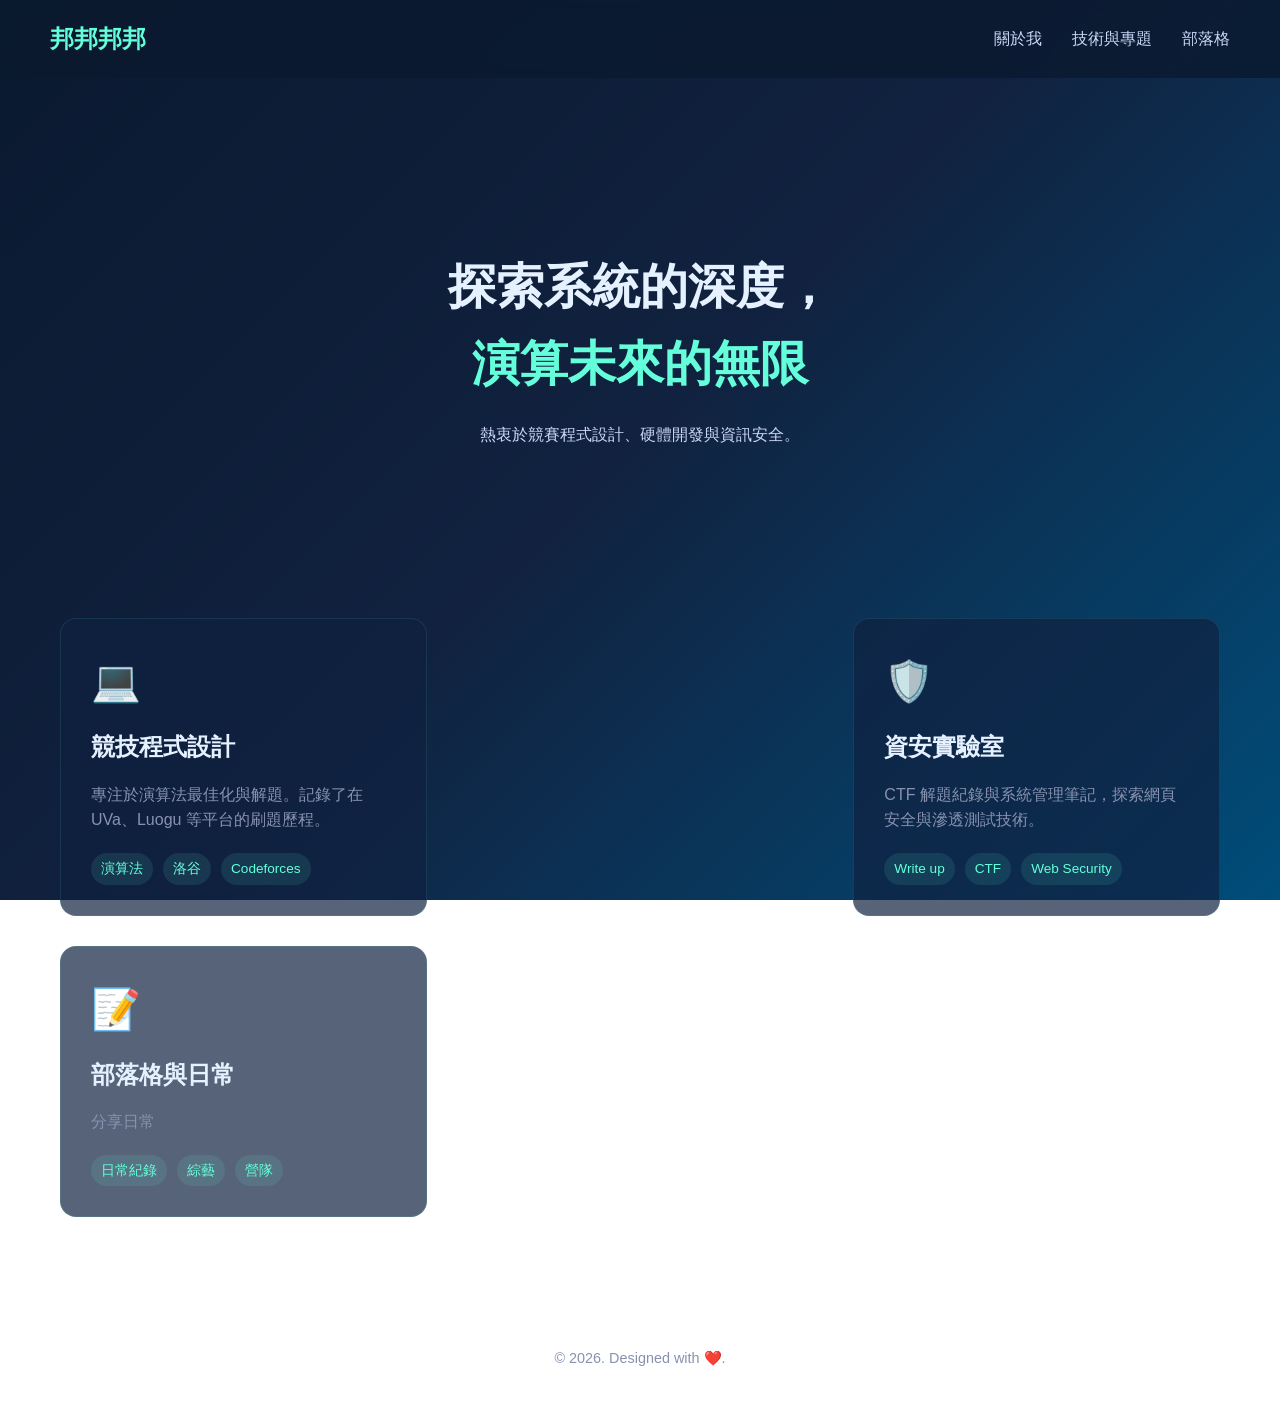
==== index.html @ db589304 "+gpt2.0" ====
<!DOCTYPE html>
<html lang="zh-TW">
<head>
    <meta charset="UTF-8">
    <meta name="viewport" content="width=device-width, initial-scale=1.0">
    <title>邦邦邦邦</title>
    <link rel="stylesheet" href="style.css">
</head>
<body>
    <nav>
        <div class="logo">邦邦邦邦</div>

        <div class="section fade">
            <ul class="nav-links">
                <li><a href="#about">關於我</a></li>
                <li><a href="#portfolio">技術與專題</a></li>
                <li><a href="#blog">部落格</a></li>
            </ul>
        </div>
        
    </nav>

    <header class="hero">
        <h1>探索系統的深度，<br><span class="highlight">演算未來的無限</span></h1>
        <p>熱衷於競賽程式設計、硬體開發與資訊安全。</p>
    </header>

    <section id="portfolio" class="container">
        <div class="card" onclick="goToBlog()">
            <div class="card-icon">💻</div>
            <h3>競技程式設計</h3>
            <p>專注於演算法最佳化與解題。記錄了在 UVa、Luogu 等平台的刷題歷程。</p>
            <ul class="tags">
                <li>演算法</li>
                <li>洛谷</li>
                <li>Codeforces</li>
            </ul>
        </div>
        
        <div id="posts"></div>

        <div class="card">
            <div class="card-icon">🛡️</div>
            <h3>資安實驗室</h3>
            <p>CTF 解題紀錄與系統管理筆記，探索網頁安全與滲透測試技術。</p>
            <ul class="tags">
                <li>Write up</li>
                <li>CTF</li>
                <li>Web Security</li>
            </ul>
        </div>

        <div class="card">
            <div class="card-icon">📝</div>
            <h3>部落格與日常</h3>
            <p>分享日常</p>
            <ul class="tags">
                <li>日常紀錄</li>
                <li>綜藝</li>
                <li>營隊</li>
            </ul>
        </div>
    </section>

    <footer>
        <p>&copy; 2026. Designed with ❤️.</p>
    </footer>

    <script src="script.js"></script>
</body>
</html>
---- style.css ----
/* 全域設定 */
* {
    margin: 0;
    padding: 0;
    box-sizing: border-box;
    font-family: 'Segoe UI', Tahoma, Geneva, Verdana, sans-serif;
}

/* 逐浪百川：深海藍到青色的動態漸層背景 */
body {
    background: linear-gradient(135deg, #0A192F 0%, #112240 50%, #004d7a 100%);
    background-attachment: fixed;
    color: #CCD6F6;
    line-height: 1.6;
}

/* 導覽列 */
nav {
    display: flex;
    justify-content: space-between;
    align-items: center;
    padding: 20px 50px;
    background: rgba(10, 25, 47, 0.8);
    backdrop-filter: blur(10px);
    position: sticky;
    top: 0;
    z-index: 100;
}

.logo {
    font-size: 1.5rem;
    font-weight: bold;
    color: #64FFDA;
}

.nav-links {
    list-style: none;
    display: flex;
    gap: 30px;
}

.nav-links a {
    color: #CCD6F6;
    text-decoration: none;
    transition: color 0.3s;
}

.nav-links a:hover {
    color: #64FFDA;
}

/* 首頁視覺區 */
.hero {
    height: 60vh;
    display: flex;
    flex-direction: column;
    justify-content: center;
    align-items: center;
    text-align: center;
    padding: 0 20px;
}

.hero h1 {
    font-size: 3rem;
    color: #E6F1FF;
    margin-bottom: 20px;
}

.hero .highlight {
    color: #64FFDA;
}

/* 卡片容器 (使用 Grid 排版) */
.container {
    max-width: 1200px;
    margin: 0 auto 100px auto;
    padding: 0 20px;
    display: grid;
    grid-template-columns: repeat(auto-fit, minmax(280px, 1fr));
    gap: 30px;
}

/* === 核心互動設計：浮動方框與玻璃材質 === */
.card {
    background: rgba(17, 34, 64, 0.7);
    border: 1px solid rgba(100, 255, 218, 0.1);
    border-radius: 16px;
    padding: 30px;
    transition: all 0.4s cubic-bezier(0.175, 0.885, 0.32, 1.275); /* 彈性的過渡動畫 */
    position: relative;
    overflow: hidden;
}

/* 滑鼠移過去的特效 */
.card:hover {
    transform: translateY(-12px); /* 向上浮動 */
    box-shadow: 0 15px 30px rgba(0, 180, 216, 0.2); /* 底部青色發光陰影 */
    border-color: rgba(100, 255, 218, 0.5); /* 邊框變亮 */
}

.card-icon {
    font-size: 2.5rem;
    margin-bottom: 15px;
}

.card h3 {
    color: #E6F1FF;
    font-size: 1.5rem;
    margin-bottom: 15px;
}

.card p {
    color: #8892B0;
    margin-bottom: 20px;
}

/* 標籤樣式 */
.tags {
    list-style: none;
    display: flex;
    flex-wrap: wrap;
    gap: 10px;
}

.tags li {
    font-size: 0.85rem;
    color: #64FFDA;
    background: rgba(100, 255, 218, 0.1);
    padding: 5px 10px;
    border-radius: 20px;
}

/* 頁腳 */
footer {
    text-align: center;
    padding: 30px;
    color: #8892B0;
    font-size: 0.9rem;
}

/* === 動態效果：淡入與滑動 === */
.fade {
  opacity: 0;
  transform: translateY(30px);
  transition: all 0.6s ease;
}

.fade.show {
  opacity: 1;
  transform: translateY(0);
}
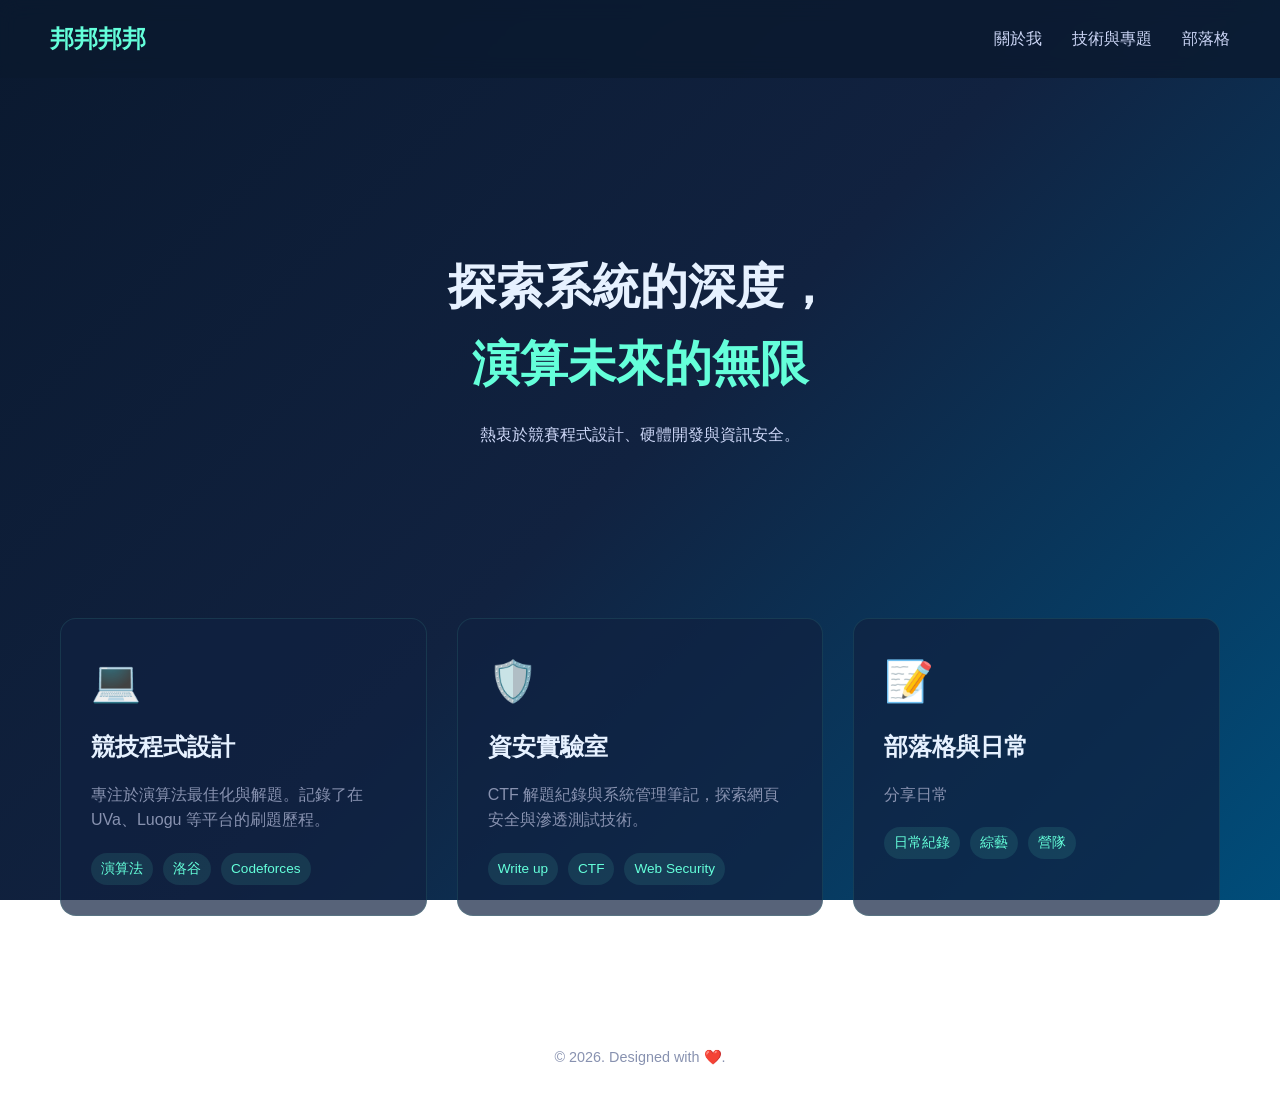
==== commit 5da2d2ce: "fixedgpt2.0" ====
--- a/index.html
+++ b/index.html
@@ -37,8 +37,6 @@
             </ul>
         </div>
         
-        <div id="posts"></div>
-
         <div class="card">
             <div class="card-icon">🛡️</div>
             <h3>資安實驗室</h3>
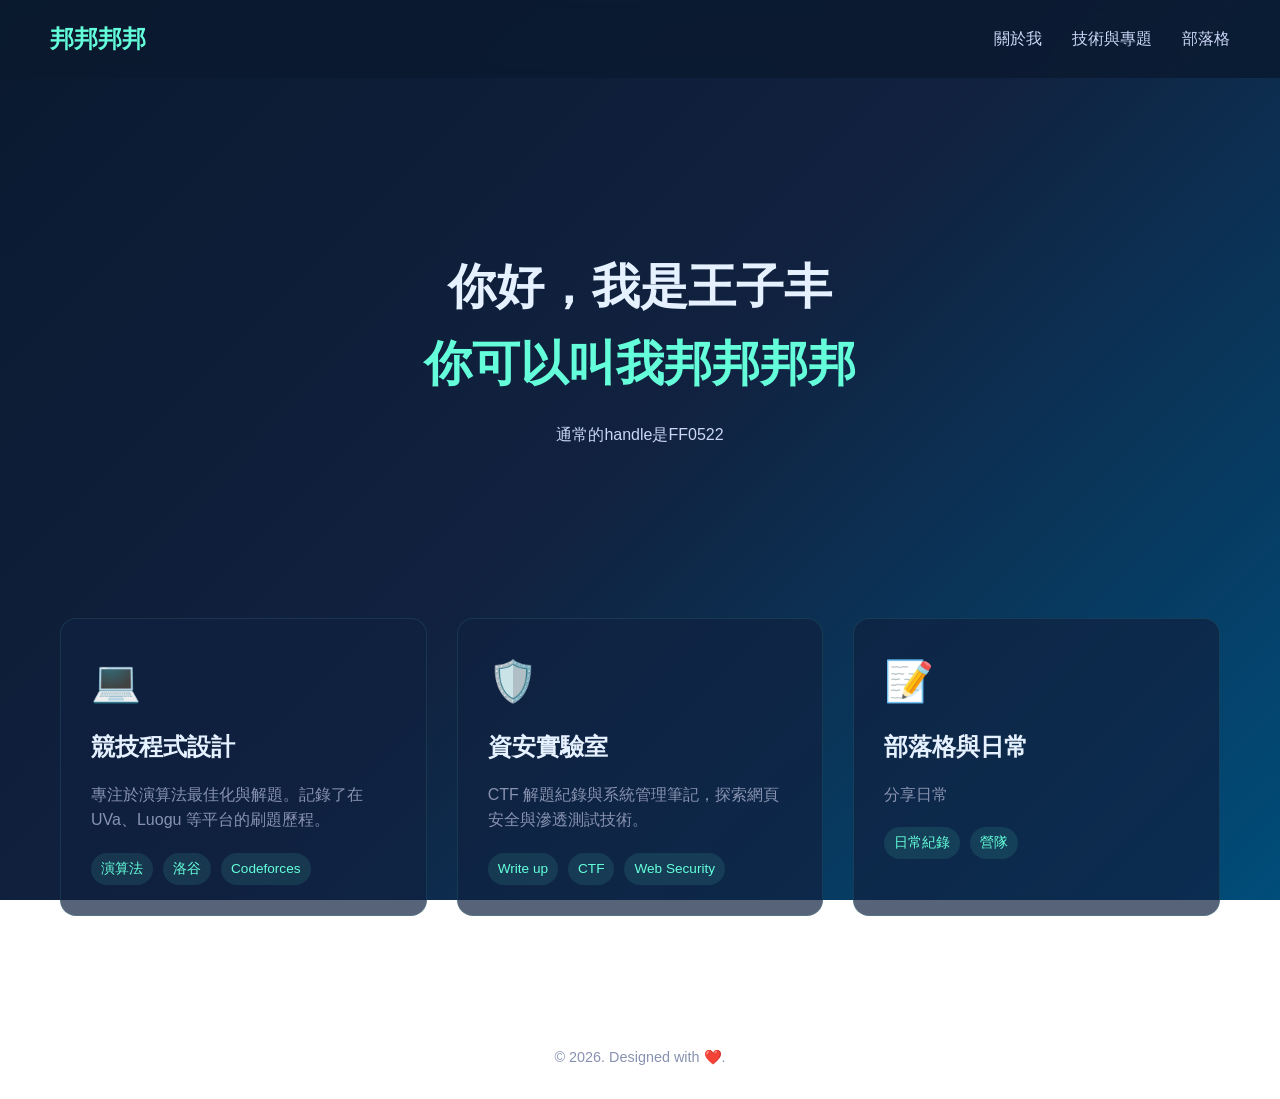
==== commit 168ea9b9: "gpt4.0" ====
--- a/index.html
+++ b/index.html
@@ -21,12 +21,12 @@
     </nav>
 
     <header class="hero">
-        <h1>探索系統的深度，<br><span class="highlight">演算未來的無限</span></h1>
-        <p>熱衷於競賽程式設計、硬體開發與資訊安全。</p>
+        <h1>你好，我是王子丰<br><span class="highlight">你可以叫我邦邦邦邦</span></h1>
+        <p>通常的handle是FF0522</p>
     </header>
 
     <section id="portfolio" class="container">
-        <div class="card" onclick="goToBlog()">
+        <div class="card" onclick="goToBlog('cp')">
             <div class="card-icon">💻</div>
             <h3>競技程式設計</h3>
             <p>專注於演算法最佳化與解題。記錄了在 UVa、Luogu 等平台的刷題歷程。</p>
@@ -37,7 +37,7 @@
             </ul>
         </div>
         
-        <div class="card">
+        <div class="card" onclick="goToBlog('security')">
             <div class="card-icon">🛡️</div>
             <h3>資安實驗室</h3>
             <p>CTF 解題紀錄與系統管理筆記，探索網頁安全與滲透測試技術。</p>
@@ -48,13 +48,12 @@
             </ul>
         </div>
 
-        <div class="card">
+        <div class="card" onclick="goToBlog('life')">
             <div class="card-icon">📝</div>
             <h3>部落格與日常</h3>
             <p>分享日常</p>
             <ul class="tags">
                 <li>日常紀錄</li>
-                <li>綜藝</li>
                 <li>營隊</li>
             </ul>
         </div>
--- a/style.css
+++ b/style.css
@@ -148,4 +148,28 @@
 .fade.show {
   opacity: 1;
   transform: translateY(0);
+}
+
+.post-item {
+  border-left: 5px solid #ff0522;
+  padding: 10px;
+  margin: 10px 0;
+  cursor: pointer;
+}
+
+#content {
+  max-width: 800px;
+  margin: auto;
+  line-height: 1.6;
+}
+
+#content h1, #content h2 {
+  margin-top: 20px;
+}
+
+#content pre {
+  background: #1e1e1e;
+  color: #fff;
+  padding: 10px;
+  overflow-x: auto;
 }
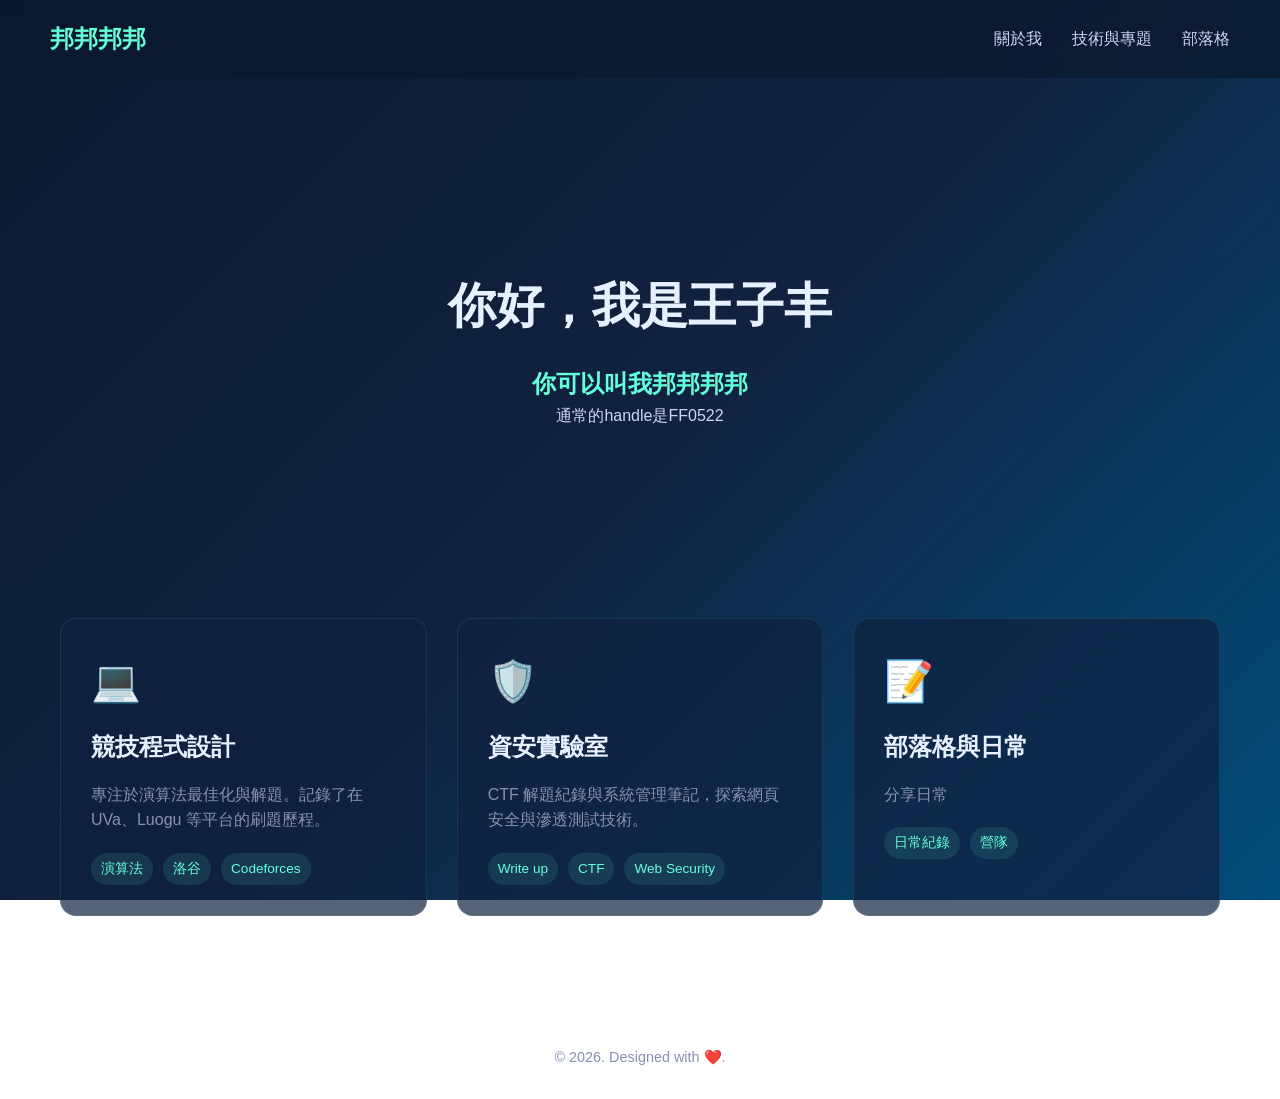
==== commit 8fb4628f: "fade-out" ====
--- a/index.html
+++ b/index.html
@@ -20,8 +20,9 @@
         
     </nav>
 
-    <header class="hero">
-        <h1>你好，我是王子丰<br><span class="highlight">你可以叫我邦邦邦邦</span></h1>
+    <header class="hero fade-out">
+        <h1>你好，我是王子丰</h1>
+        <h2><span class="highlight">你可以叫我邦邦邦邦</span></h2>
         <p>通常的handle是FF0522</p>
     </header>
 
--- a/style.css
+++ b/style.css
@@ -172,4 +172,8 @@
   color: #fff;
   padding: 10px;
   overflow-x: auto;
+}
+
+.fade-out {
+  transition: opacity 0.2s linear;
 }
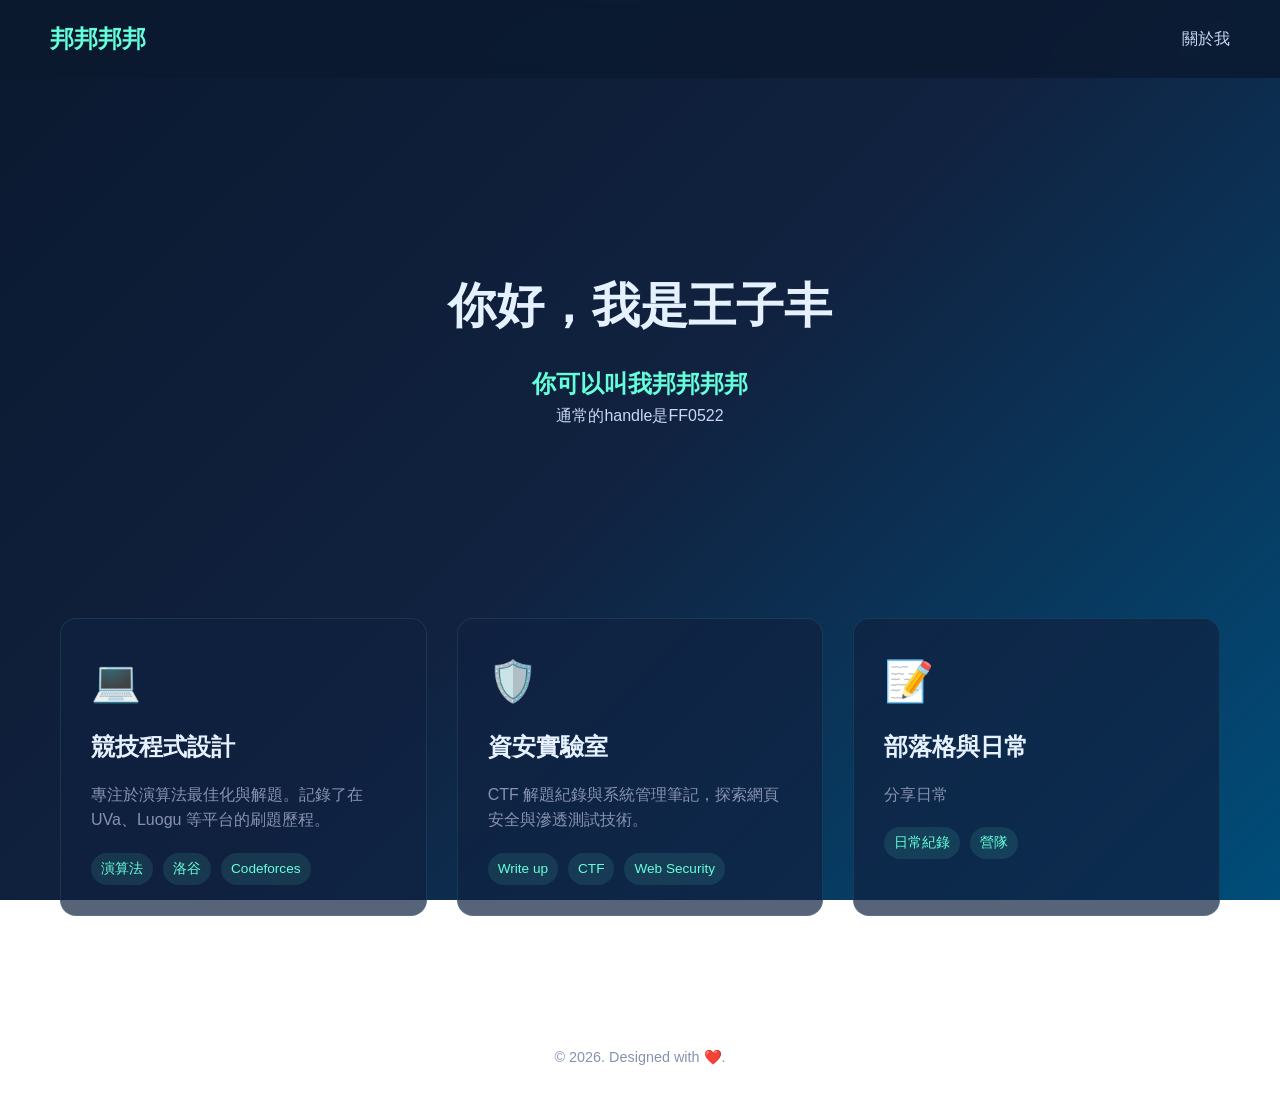
==== commit a69b5473: "about" ====
--- a/index.html
+++ b/index.html
@@ -12,9 +12,7 @@
 
         <div class="section fade">
             <ul class="nav-links">
-                <li><a href="#about">關於我</a></li>
-                <li><a href="#portfolio">技術與專題</a></li>
-                <li><a href="#blog">部落格</a></li>
+                <li><a href="post.html?title=關於我">關於我</a></li>
             </ul>
         </div>
         
--- a/style.css
+++ b/style.css
@@ -1,4 +1,6 @@
-/* 全域設定 */
+/* =========================================
+   1. 全域設定 (Global Settings)
+   ========================================= */
 * {
     margin: 0;
     padding: 0;
@@ -12,9 +14,12 @@
     background-attachment: fixed;
     color: #CCD6F6;
     line-height: 1.6;
-}
-
-/* 導覽列 */
+    min-height: 100vh;
+}
+
+/* =========================================
+   2. 導覽列 (Navigation)
+   ========================================= */
 nav {
     display: flex;
     justify-content: space-between;
@@ -31,6 +36,8 @@
     font-size: 1.5rem;
     font-weight: bold;
     color: #64FFDA;
+    text-decoration: none;
+    cursor: pointer;
 }
 
 .nav-links {
@@ -49,7 +56,9 @@
     color: #64FFDA;
 }
 
-/* 首頁視覺區 */
+/* =========================================
+   3. 首頁視覺區 (Hero Section)
+   ========================================= */
 .hero {
     height: 60vh;
     display: flex;
@@ -70,7 +79,13 @@
     color: #64FFDA;
 }
 
-/* 卡片容器 (使用 Grid 排版) */
+.fade-out {
+    transition: opacity 0.2s linear;
+}
+
+/* =========================================
+   4. 卡片容器 (Portfolio Grid)
+   ========================================= */
 .container {
     max-width: 1200px;
     margin: 0 auto 100px auto;
@@ -80,22 +95,21 @@
     gap: 30px;
 }
 
-/* === 核心互動設計：浮動方框與玻璃材質 === */
 .card {
     background: rgba(17, 34, 64, 0.7);
     border: 1px solid rgba(100, 255, 218, 0.1);
     border-radius: 16px;
     padding: 30px;
-    transition: all 0.4s cubic-bezier(0.175, 0.885, 0.32, 1.275); /* 彈性的過渡動畫 */
+    transition: all 0.4s cubic-bezier(0.175, 0.885, 0.32, 1.275);
     position: relative;
     overflow: hidden;
-}
-
-/* 滑鼠移過去的特效 */
+    cursor: pointer;
+}
+
 .card:hover {
-    transform: translateY(-12px); /* 向上浮動 */
-    box-shadow: 0 15px 30px rgba(0, 180, 216, 0.2); /* 底部青色發光陰影 */
-    border-color: rgba(100, 255, 218, 0.5); /* 邊框變亮 */
+    transform: translateY(-12px);
+    box-shadow: 0 15px 30px rgba(0, 180, 216, 0.2);
+    border-color: rgba(100, 255, 218, 0.5);
 }
 
 .card-icon {
@@ -114,7 +128,6 @@
     margin-bottom: 20px;
 }
 
-/* 標籤樣式 */
 .tags {
     list-style: none;
     display: flex;
@@ -130,7 +143,80 @@
     border-radius: 20px;
 }
 
-/* 頁腳 */
+/* =========================================
+   5. 文章頁面專用樣式 (Post & Blog List)
+   ========================================= */
+
+/* 置中的玻璃質感容器 */
+.post-container {
+    max-width: 850px;
+    margin: 40px auto;
+    padding: 40px;
+    background: rgba(17, 34, 64, 0.5); /* 半透明以透出背景漸層 */
+    border-radius: 16px;
+    backdrop-filter: blur(12px);
+    border: 1px solid rgba(100, 255, 218, 0.1);
+    box-shadow: 0 20px 40px rgba(0, 0, 0, 0.4);
+}
+
+/* 標題與資訊置中 */
+.post-header-center {
+    text-align: center;
+    margin-bottom: 30px;
+}
+
+.post-title {
+    font-size: 2.5rem;
+    color: #E6F1FF;
+    margin-bottom: 10px;
+}
+
+.post-meta {
+    color: #64FFDA;
+    font-size: 0.9rem;
+}
+
+/* Markdown 內容區塊 */
+#content {
+    line-height: 1.8;
+    color: #CCD6F6;
+    max-width: 800px;
+    margin: auto;
+}
+
+/* 強制 Markdown 背景透明，繼承 body 的漸層 */
+.markdown-body {
+    background: transparent !important;
+}
+
+/* 程式碼區塊樣式修正 */
+#content pre {
+    background: rgba(2, 12, 27, 0.7) !important;
+    padding: 20px;
+    border-radius: 10px;
+    overflow-x: auto;
+    border: 1px solid rgba(100, 255, 218, 0.2);
+    margin: 20px 0;
+}
+
+/* 文章列表項目的樣式 (blog.html) */
+.post-item {
+    background: rgba(255, 255, 255, 0.05);
+    border-left: 5px solid #64FFDA;
+    padding: 15px 20px;
+    margin: 15px 0;
+    transition: 0.3s;
+    cursor: pointer;
+}
+
+.post-item:hover {
+    background: rgba(100, 255, 218, 0.1);
+    transform: translateX(5px);
+}
+
+/* =========================================
+   6. 頁腳與動畫 (Footer & Animations)
+   ========================================= */
 footer {
     text-align: center;
     padding: 30px;
@@ -138,7 +224,6 @@
     font-size: 0.9rem;
 }
 
-/* === 動態效果：淡入與滑動 === */
 .fade {
   opacity: 0;
   transform: translateY(30px);
@@ -148,32 +233,4 @@
 .fade.show {
   opacity: 1;
   transform: translateY(0);
-}
-
-.post-item {
-  border-left: 5px solid #ff0522;
-  padding: 10px;
-  margin: 10px 0;
-  cursor: pointer;
-}
-
-#content {
-  max-width: 800px;
-  margin: auto;
-  line-height: 1.6;
-}
-
-#content h1, #content h2 {
-  margin-top: 20px;
-}
-
-#content pre {
-  background: #1e1e1e;
-  color: #fff;
-  padding: 10px;
-  overflow-x: auto;
-}
-
-.fade-out {
-  transition: opacity 0.2s linear;
 }
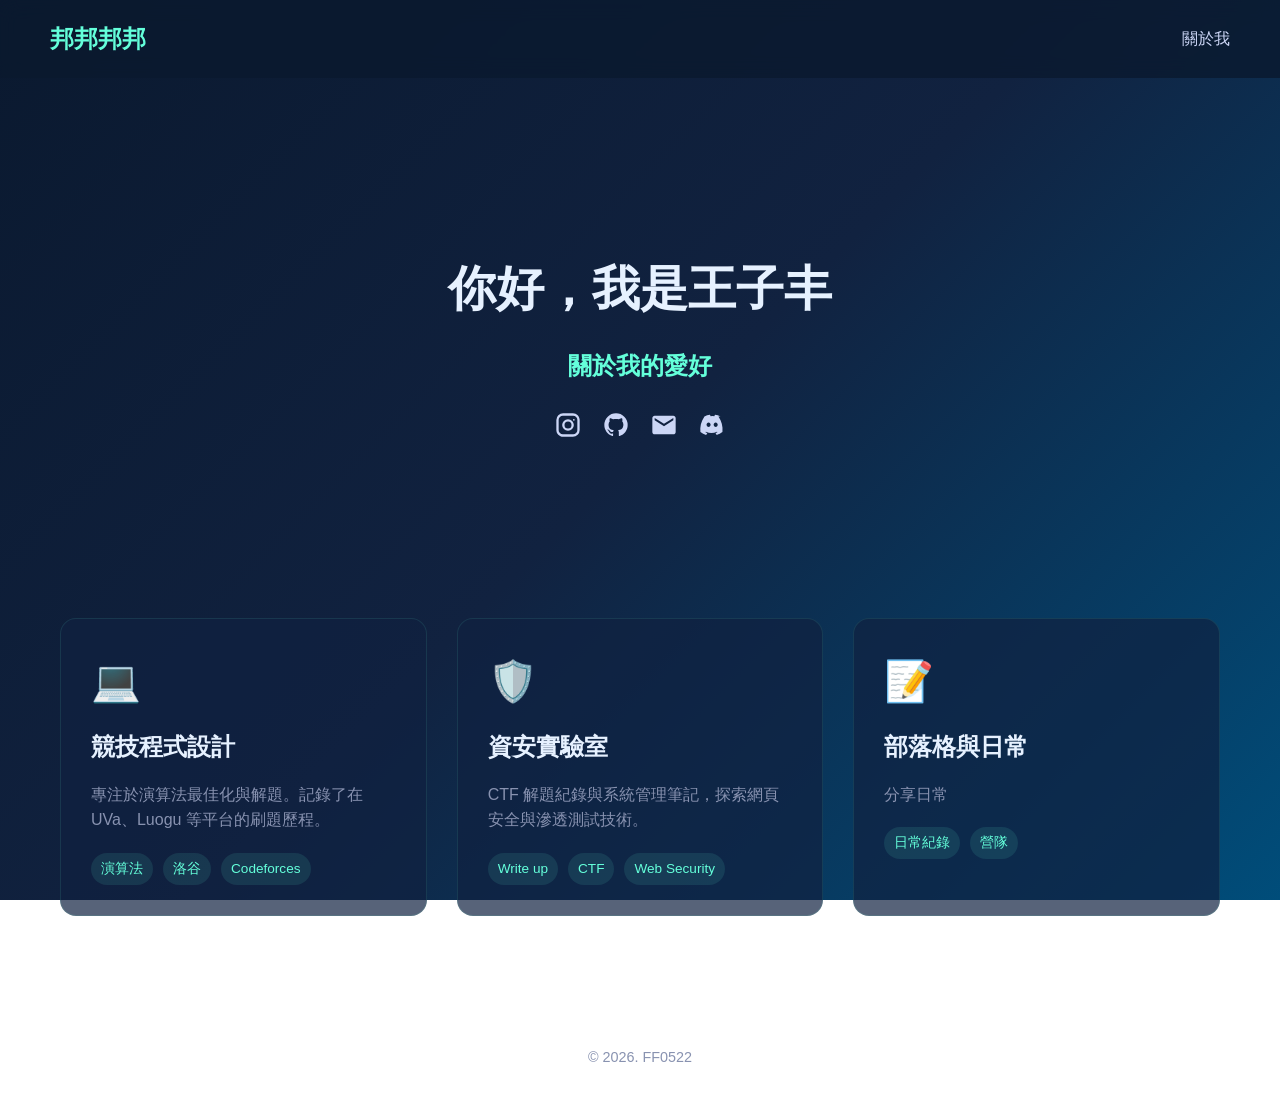
==== commit 434e4f0c: "perfect2.0" ====
--- a/index.html
+++ b/index.html
@@ -20,8 +20,24 @@
 
     <header class="hero fade-out">
         <h1>你好，我是王子丰</h1>
-        <h2><span class="highlight">你可以叫我邦邦邦邦</span></h2>
-        <p>通常的handle是FF0522</p>
+        <h2><span class="highlight">關於我的愛好</span></h2>
+        <div class="contact-icons">
+            <a href="https://www.instagram.com/sunnywang0715" target="_blank" title="Instagram: sunnywang0715">
+                <svg class="icon" viewBox="0 0 24 24"><path fill="currentColor" d="M7.8 2h8.4C19.4 2 22 4.6 22 7.8v8.4a5.8 5.8 0 0 1-5.8 5.8H7.8C4.6 22 2 19.4 2 16.2V7.8A5.8 5.8 0 0 1 7.8 2m-.2 2A3.6 3.6 0 0 0 4 7.6v8.8A3.6 3.6 0 0 0 7.6 20h8.8a3.6 3.6 0 0 0 3.6-3.6V7.6A3.6 3.6 0 0 0 16.4 4H7.6M12 7a5 5 0 1 1 0 10 5 5 0 0 1 0-10m0 2a3 3 0 1 0 0 6 3 3 0 0 0 0-6m5-2.25a.75.75 0 1 1 0 1.5.75.75 0 0 1 0-1.5z"/></svg>
+            </a>
+
+            <a href="https://github.com/ff0522" target="_blank" title="GitHub">
+                <svg class="icon" viewBox="0 0 24 24"><path fill="currentColor" d="M12 2A10 10 0 0 0 2 12c0 4.42 2.87 8.17 6.84 9.5.5.08.66-.23.66-.5v-1.69c-2.77.6-3.36-1.34-3.36-1.34-.46-1.16-1.11-1.47-1.11-1.47-.91-.62.07-.6.07-.6 1 .07 1.53 1.03 1.53 1.03.87 1.52 2.34 1.07 2.91.83.09-.65.35-1.09.63-1.34-2.22-.25-4.55-1.11-4.55-4.92 0-1.11.38-2 1.03-2.71-.1-.25-.45-1.29.1-2.64 0 0 .84-.27 2.75 1.02.79-.22 1.63-.33 2.47-.33.83 0 1.68.11 2.47.33 1.91-1.29 2.75-1.02 2.75-1.02.55 1.35.2 2.39.1 2.64.65.71 1.03 1.6 1.03 2.71 0 3.82-2.34 4.66-4.57 4.91.36.31.69.92.69 1.85V21c0 .27.16.59.67.5C19.14 20.16 22 16.42 22 12A10 10 0 0 0 12 2z"/></svg>
+            </a>
+
+            <a href="mailto:fengwang0715@gmail.com" title="Email">
+                <svg class="icon" viewBox="0 0 24 24"><path fill="currentColor" d="M20 4H4c-1.1 0-1.99.9-1.99 2L2 18c0 1.1.9 2 2 2h16c1.1 0 2-.9 2-2V6c0-1.1-.9-2-2-2zm0 4l-8 5-8-5V6l8 5 8-5v2z"/></svg>
+            </a>
+
+            <a href="#" onclick="alert('Discord Handle: feng0522_')" title="Discord: feng0522_">
+                <svg class="icon" viewBox="0 0 24 24"><path fill="currentColor" d="M19.27 4.73C17.78 4.04 16.21 3.55 14.56 3.32a.04.04 0 0 0-.04.02 11.72 11.72 0 0 0-.52 1.07 10.74 10.74 0 0 0-3.2 0 11.83 11.83 0 0 0-.52-1.07.04.04 0 0 0-.04-.02C8.59 3.55 7.02 4.04 5.53 4.73a.04.04 0 0 0-.02.01c-3.03 4.54-3.86 8.94-3.45 13.28.01.02.02.04.03.05a16.22 16.22 0 0 0 4.86 2.45c.01.01.03 0 .04-.01.37-.5.71-1.03 1.01-1.58a.04.04 0 0 0-.02-.06 10.45 10.45 0 0 1-1.55-.74.04.04 0 0 1-.01-.06c.1-.08.21-.16.31-.24.01-.01.02-.01.03-.01 3.1 1.43 6.45 1.43 9.5 0 .01 0 .02 0 .03.01.1.08.2.16.31.24.01.01.01.04-.01.06-.5.35-1.02.6-1.55.74-.02.01-.03.04-.02.06.3.55.65 1.08 1.01 1.58.01.01.03.01.04.01 1.83-.58 3.54-1.4 4.86-2.45.01-.01.02-.03.03-.05.5-5-.81-9.35-3.45-13.28-.01-.01-.01-.01-.02-.01M9.05 13.62a1.86 1.86 0 0 1-1.74-1.93c0-1.06.77-1.93 1.74-1.93 1 0 1.76.87 1.76 1.93 0 1.06-.77 1.93-1.76 1.93m6.1 0a1.86 1.86 0 0 1-1.74-1.93c0-1.06.77-1.93 1.74-1.93 1 0 1.76.87 1.76 1.93 0 1.06-.77 1.93-1.76 1.93z"/></svg>
+            </a>
+        </div>
     </header>
 
     <section id="portfolio" class="container">
@@ -59,7 +75,7 @@
     </section>
 
     <footer>
-        <p>&copy; 2026. Designed with ❤️.</p>
+        <p>&copy; 2026. FF0522</p>
     </footer>
 
     <script src="script.js"></script>
--- a/style.css
+++ b/style.css
@@ -233,4 +233,32 @@
 .fade.show {
   opacity: 1;
   transform: translateY(0);
-}+}
+
+/* =========================================
+   7. 聯絡方式圖示 (Contact Icons)
+   ========================================= */
+.contact-icons {
+    margin-top: 25px;
+    display: flex;
+    gap: 20px;
+    justify-content: center; /* 讓圖示在首頁置中 */
+}
+
+.contact-icons a {
+    color: #CCD6F6; /* 圖示預設顏色 */
+    transition: all 0.3s ease;
+    text-decoration: none;
+}
+
+.contact-icons a:hover {
+    color: #64FFDA; /* 懸停時變青色 */
+    transform: translateY(-5px); /* 懸停時稍微上浮 */
+}
+
+/* 圖示的大小設定 */
+.contact-icons .icon {
+    width: 28px;
+    height: 28px;
+}
+
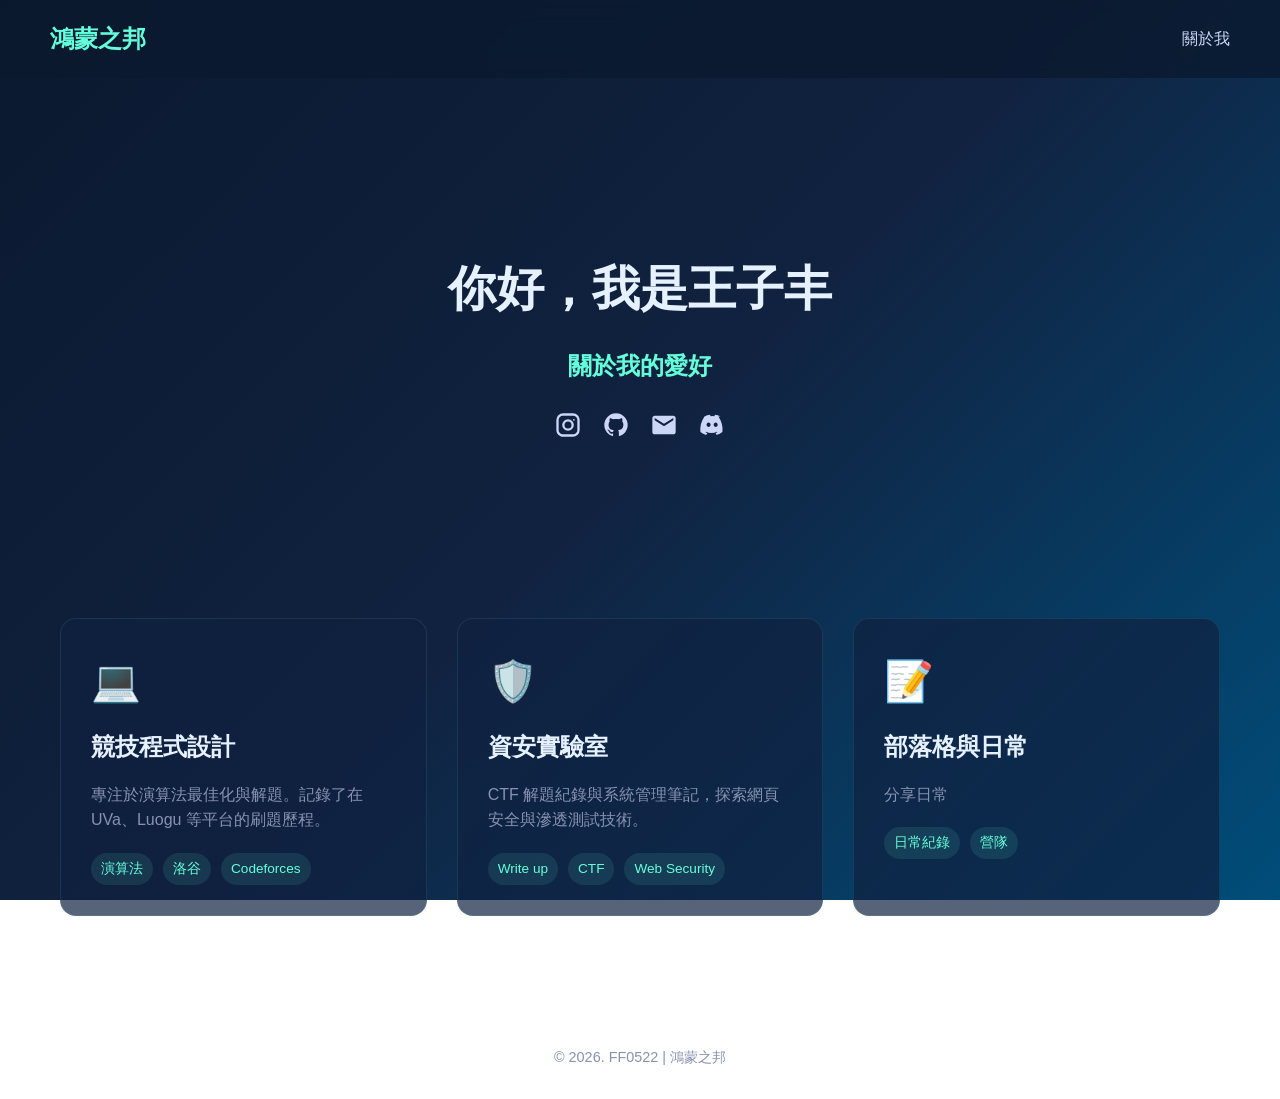
==== commit f1cd496c: "titlechange" ====
--- a/index.html
+++ b/index.html
@@ -3,12 +3,13 @@
 <head>
     <meta charset="UTF-8">
     <meta name="viewport" content="width=device-width, initial-scale=1.0">
-    <title>邦邦邦邦</title>
+    <title>鴻蒙之邦</title>
+    <link href="https://fonts.googleapis.com/css2?family=Noto+Serif+TC:wght@700;900&family=Cinzel:wght@700&display=swap" rel="stylesheet">
     <link rel="stylesheet" href="style.css">
 </head>
 <body>
     <nav>
-        <div class="logo">邦邦邦邦</div>
+        <div class="logo">鴻蒙之邦</div>
 
         <div class="section fade">
             <ul class="nav-links">
@@ -75,7 +76,7 @@
     </section>
 
     <footer>
-        <p>&copy; 2026. FF0522</p>
+        <p>&copy; 2026. FF0522  | 鴻蒙之邦</p>
     </footer>
 
     <script src="script.js"></script>
